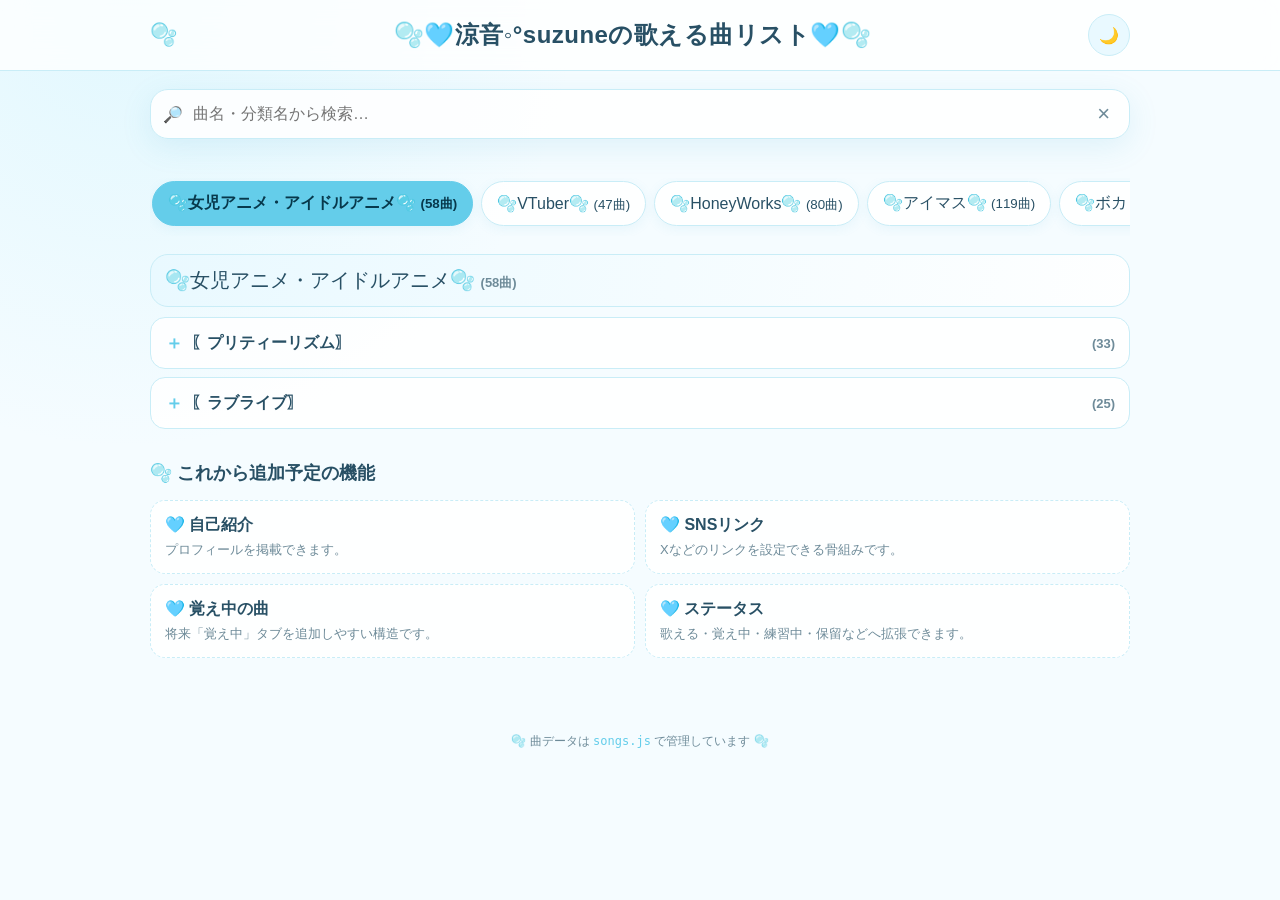
==== index.html @ 5a410120 "Add files via upload" ====
<!doctype html>
<html lang="ja">
<head>
  <meta charset="utf-8">
  <meta name="viewport" content="width=device-width,initial-scale=1,viewport-fit=cover">
  <meta name="theme-color" content="#bfeeff">
  <title>🫧🩵涼音◦°suzuneの歌える曲リスト🩵🫧</title>
  <link rel="stylesheet" href="style.css">
</head>
<body>
  <header class="site-header">
    <div class="bubble">🫧</div>
    <h1>🫧🩵涼音◦°suzuneの歌える曲リスト🩵🫧</h1>
    <button id="themeToggle" class="theme-toggle" type="button" aria-label="ライト/ダークモード切替">🌙</button>
  </header>

  <main>
    <section class="tools" aria-label="検索">
      <label class="search-box">
        <span>🔎</span>
        <input id="searchInput" type="search" placeholder="曲名・分類名から検索…" autocomplete="off">
        <button id="clearSearch" type="button" aria-label="検索をクリア">×</button>
      </label>
      <p id="resultInfo" class="result-info"></p>
    </section>

    <nav id="categoryTabs" class="tabs" aria-label="大分類"></nav>

    <section id="songArea" class="song-area"></section>

    <section class="future-panel">
      <h2>🫧 これから追加予定の機能</h2>
      <div class="future-grid">
        <article><b>🩵 自己紹介</b><span>プロフィールを掲載できます。</span></article>
        <article><b>🩵 SNSリンク</b><span>Xなどのリンクを設定できる骨組みです。</span></article>
        <article><b>🩵 覚え中の曲</b><span>将来「覚え中」タブを追加しやすい構造です。</span></article>
        <article><b>🩵 ステータス</b><span>歌える・覚え中・練習中・保留などへ拡張できます。</span></article>
      </div>
    </section>
  </main>

  <footer>🫧 曲データは <code>songs.js</code> で管理しています 🫧</footer>
  <script src="songs.js"></script>
  <script src="app.js"></script>
</body>
</html>
---- style.css ----
*{box-sizing:border-box}
:root{
  --bg:#f5fcff;--surface:rgba(255,255,255,.88);--surface2:#e9f9ff;
  --text:#285065;--muted:#6e8b99;--accent:#64cdea;--accent2:#a8e8fa;
  --border:#c9edf7;--shadow:0 8px 30px rgba(70,170,205,.13)
}
html.dark{
  --bg:#0d1d26;--surface:rgba(20,39,49,.94);--surface2:#17313e;
  --text:#e4f8ff;--muted:#a8c6d1;--accent:#63d2f2;--accent2:#285b6e;
  --border:#285467;--shadow:0 8px 30px rgba(0,0,0,.25)
}
html{background:var(--bg);color:var(--text);scroll-behavior:smooth}
body{margin:0;min-height:100vh;font-family:-apple-system,BlinkMacSystemFont,"Hiragino Sans","Yu Gothic",Meiryo,sans-serif;background:
radial-gradient(circle at 10% 0%,rgba(166,234,251,.25),transparent 28rem),var(--bg);color:var(--text)}
button,input{font:inherit}
.site-header{position:sticky;top:0;z-index:20;display:flex;align-items:center;gap:10px;padding:14px max(14px,calc((100vw - 980px)/2));background:color-mix(in srgb,var(--surface) 88%,transparent);backdrop-filter:blur(14px);border-bottom:1px solid var(--border)}
.site-header h1{font-size:clamp(16px,4.5vw,24px);line-height:1.3;margin:0;flex:1;text-align:center;font-weight:800;letter-spacing:.02em}
.bubble{font-size:22px}.theme-toggle{width:42px;height:42px;border-radius:50%;border:1px solid var(--border);background:var(--surface2);color:var(--text);cursor:pointer}
main{width:min(980px,calc(100% - 24px));margin:18px auto 50px}
.tools{margin-bottom:14px}
.search-box{display:flex;align-items:center;gap:8px;min-height:50px;padding:0 12px;border:1px solid var(--border);border-radius:18px;background:var(--surface);box-shadow:var(--shadow)}
.search-box input{min-width:0;flex:1;border:0;outline:0;background:transparent;color:var(--text);font-size:16px}
.search-box button{border:0;background:transparent;color:var(--muted);font-size:22px;cursor:pointer;padding:4px 7px}
.result-info{margin:7px 4px 0;color:var(--muted);font-size:13px;min-height:18px}
.tabs{display:flex;gap:8px;overflow-x:auto;padding:3px 2px 10px;scrollbar-width:thin;position:sticky;top:71px;z-index:10}
.tabs button{flex:0 0 auto;border:1px solid var(--border);background:var(--surface);color:var(--text);padding:11px 15px;border-radius:999px;cursor:pointer;white-space:nowrap;box-shadow:0 3px 12px rgba(70,170,205,.08)}
.tabs button.active{background:var(--accent);border-color:var(--accent);color:#07384b;font-weight:800}
.category{margin:12px 0}
.major-title{font-size:20px;margin:18px 0 10px;padding:12px 14px;border-radius:18px;background:linear-gradient(100deg,var(--surface2),var(--surface));border:1px solid var(--border)}
details{border:1px solid var(--border);border-radius:15px;background:var(--surface);margin:8px 0;overflow:hidden}
summary{list-style:none;cursor:pointer;padding:13px 14px;font-weight:800;display:flex;align-items:center;gap:8px;min-height:48px}
summary::-webkit-details-marker{display:none}
summary:before{content:"＋";color:var(--accent);font-size:18px;width:18px}
details[open]>summary:before{content:"−"}
.count{margin-left:auto;color:var(--muted);font-size:13px;font-weight:700}
.subcategory{padding:0 10px 10px}
.small{margin:8px 0;border:1px solid var(--border);border-radius:12px;background:var(--surface2)}
.small summary{font-size:14px;padding:11px 12px}
.song-list{padding:2px 14px 12px;margin:0;list-style:none}
.song-list li{padding:7px 4px;border-bottom:1px dashed var(--border);line-height:1.45;overflow-wrap:anywhere}
.song-list li:last-child{border-bottom:0}
mark{background:rgba(100,205,234,.35);color:inherit;border-radius:3px;padding:0 1px}
.empty{padding:30px 10px;text-align:center;color:var(--muted)}
.future-panel{margin-top:32px}
.future-panel h2{font-size:18px}
.future-grid{display:grid;grid-template-columns:repeat(2,minmax(0,1fr));gap:10px}
.future-grid article{display:flex;flex-direction:column;gap:5px;padding:14px;border:1px dashed var(--border);border-radius:15px;background:var(--surface)}
.future-grid span{color:var(--muted);font-size:13px}
footer{text-align:center;padding:25px;color:var(--muted);font-size:12px}
code{color:var(--accent)}
@media(max-width:600px){
  .site-header{padding:10px 10px}.site-header h1{font-size:16px}.bubble{font-size:18px}
  .theme-toggle{width:40px;height:40px}.tabs{top:61px}
  main{width:min(100% - 16px,980px);margin-top:12px}
  .major-title{font-size:17px;padding:11px 12px}
  summary{padding:12px 11px;font-size:15px}.song-list{padding-left:12px;padding-right:12px}
  .future-grid{grid-template-columns:1fr}
}
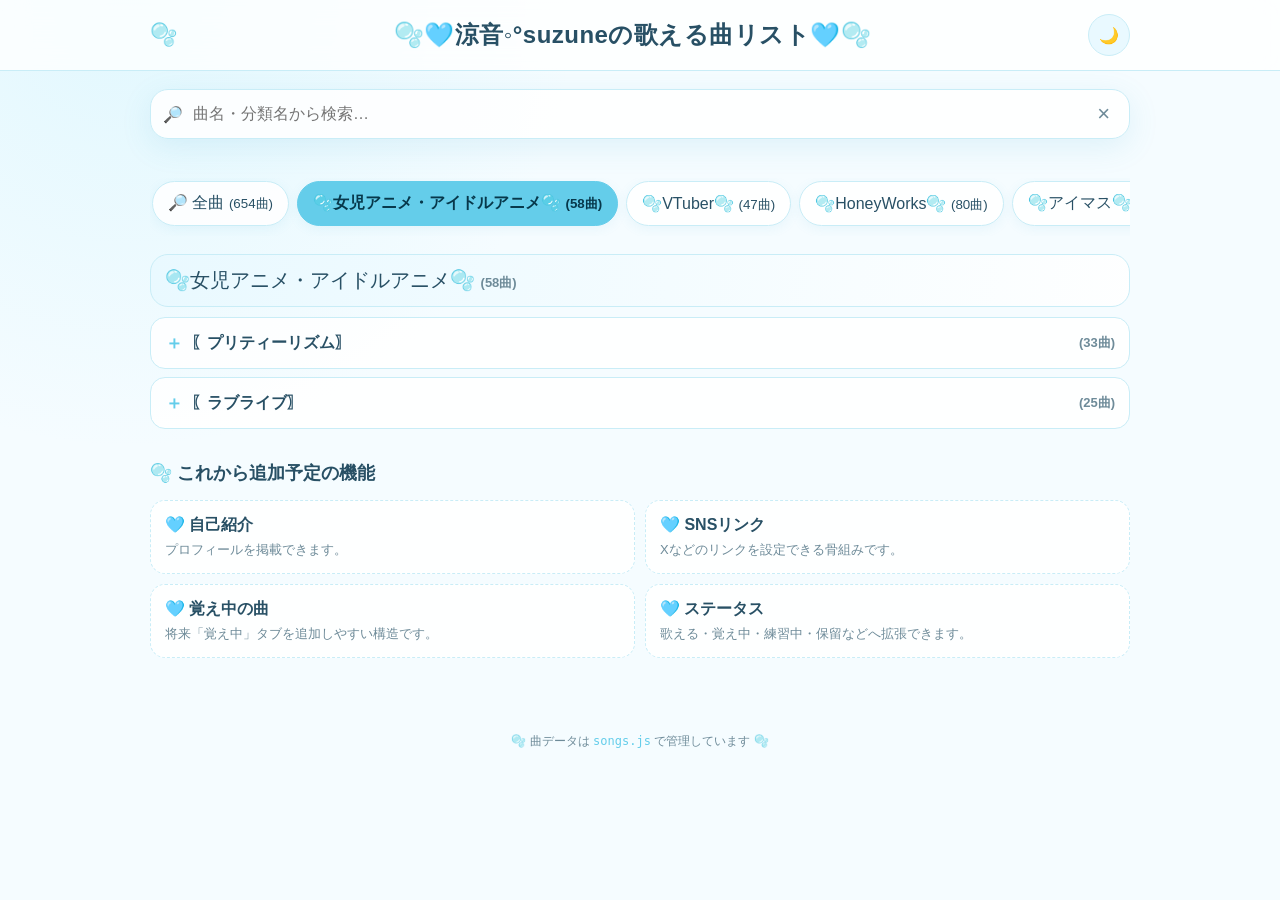
==== commit 9bc2f4fc: "Add files via upload" ====
--- a/index.html
+++ b/index.html
@@ -43,4 +43,4 @@
   <script src="songs.js"></script>
   <script src="app.js"></script>
 </body>
-</html>
+</html>
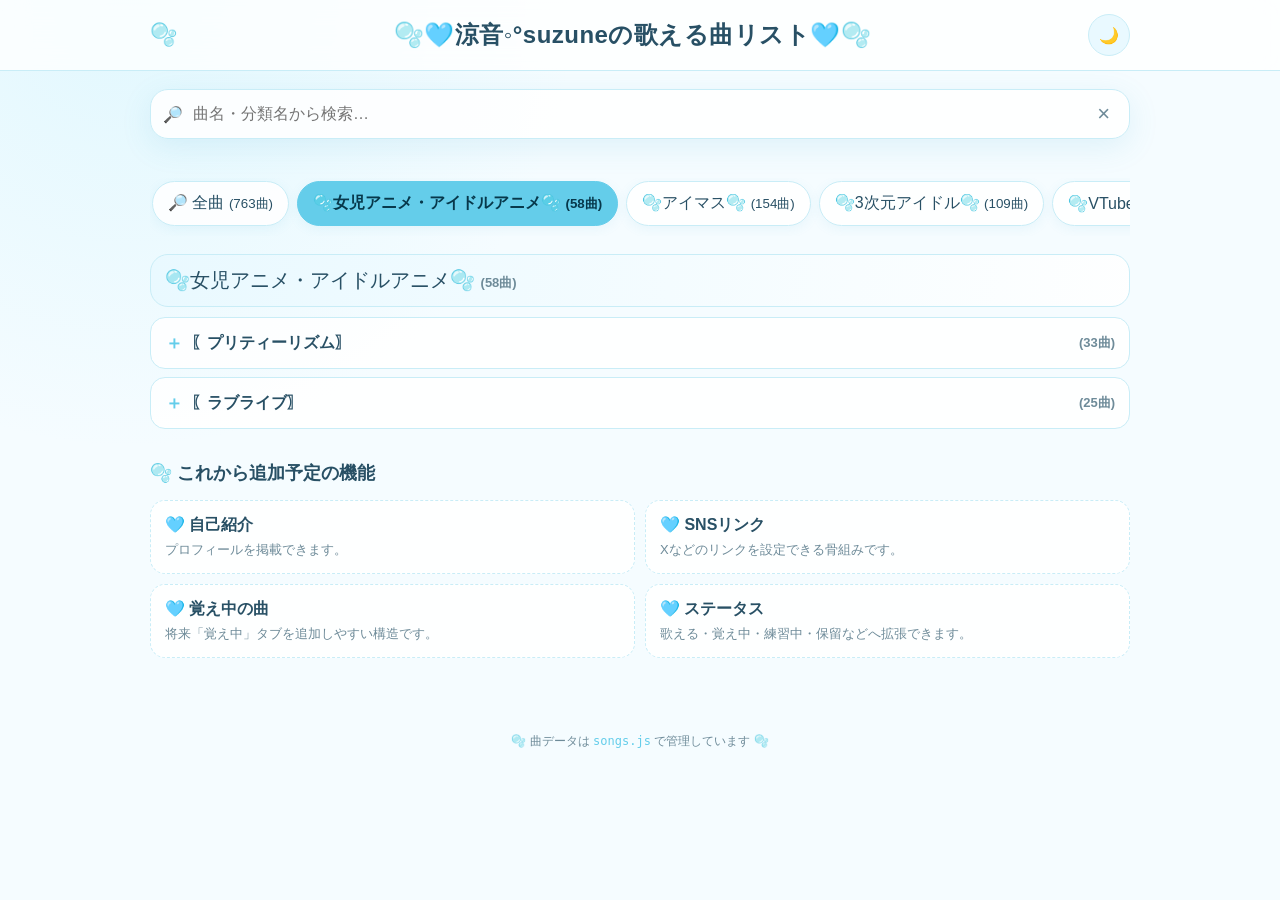
==== commit 33d0bcb5: "Add files via upload" ====
--- a/index.html
+++ b/index.html
@@ -4,42 +4,101 @@
   <meta charset="utf-8">
   <meta name="viewport" content="width=device-width,initial-scale=1,viewport-fit=cover">
   <meta name="theme-color" content="#bfeeff">
+
   <title>🫧🩵涼音◦°suzuneの歌える曲リスト🩵🫧</title>
+
   <link rel="stylesheet" href="style.css">
 </head>
+
 <body>
   <header class="site-header">
     <div class="bubble">🫧</div>
+
     <h1>🫧🩵涼音◦°suzuneの歌える曲リスト🩵🫧</h1>
-    <button id="themeToggle" class="theme-toggle" type="button" aria-label="ライト/ダークモード切替">🌙</button>
+
+    <button
+      id="themeToggle"
+      class="theme-toggle"
+      type="button"
+      aria-label="ライト/ダークモード切替"
+    >
+      🌙
+    </button>
   </header>
 
   <main>
     <section class="tools" aria-label="検索">
       <label class="search-box">
         <span>🔎</span>
-        <input id="searchInput" type="search" placeholder="曲名・分類名から検索…" autocomplete="off">
-        <button id="clearSearch" type="button" aria-label="検索をクリア">×</button>
+
+        <input
+          id="searchInput"
+          type="search"
+          placeholder="曲名・分類名から検索…"
+          autocomplete="off"
+        >
+
+        <button
+          id="clearSearch"
+          type="button"
+          aria-label="検索をクリア"
+        >
+          ×
+        </button>
       </label>
+
       <p id="resultInfo" class="result-info"></p>
     </section>
 
-    <nav id="categoryTabs" class="tabs" aria-label="大分類"></nav>
+    <nav
+      id="categoryTabs"
+      class="tabs"
+      aria-label="大分類"
+    ></nav>
 
-    <section id="songArea" class="song-area"></section>
+    <section
+      id="songArea"
+      class="song-area"
+    ></section>
 
     <section class="future-panel">
       <h2>🫧 これから追加予定の機能</h2>
+
       <div class="future-grid">
-        <article><b>🩵 自己紹介</b><span>プロフィールを掲載できます。</span></article>
-        <article><b>🩵 SNSリンク</b><span>Xなどのリンクを設定できる骨組みです。</span></article>
-        <article><b>🩵 覚え中の曲</b><span>将来「覚え中」タブを追加しやすい構造です。</span></article>
-        <article><b>🩵 ステータス</b><span>歌える・覚え中・練習中・保留などへ拡張できます。</span></article>
+        <article>
+          <b>🩵 自己紹介</b>
+          <span>プロフィールを掲載できます。</span>
+        </article>
+
+        <article>
+          <b>🩵 SNSリンク</b>
+          <span>Xなどのリンクを設定できる骨組みです。</span>
+        </article>
+
+        <article>
+          <b>🩵 覚え中の曲</b>
+          <span>将来「覚え中」タブを追加しやすい構造です。</span>
+        </article>
+
+        <article>
+          <b>🩵 ステータス</b>
+          <span>歌える・覚え中・練習中・保留などへ拡張できます。</span>
+        </article>
       </div>
     </section>
   </main>
 
-  <footer>🫧 曲データは <code>songs.js</code> で管理しています 🫧</footer>
+  <footer>
+    🫧 曲データは <code>songs.js</code> で管理しています 🫧
+  </footer>
+
+  <script src="songs_idol.girls.anime.js"></script>
+  <script src="songs_imas.js"></script>
+<script src="songs_3d_idol.js"></script>
+  <script src="songs_vtuber.js"></script>
+  <script src="songs_honeyworks.js"></script>
+  <script src="songs_vocaloid.js"></script>
+
   <script src="songs.js"></script>
   <script src="app.js"></script>
 </body>
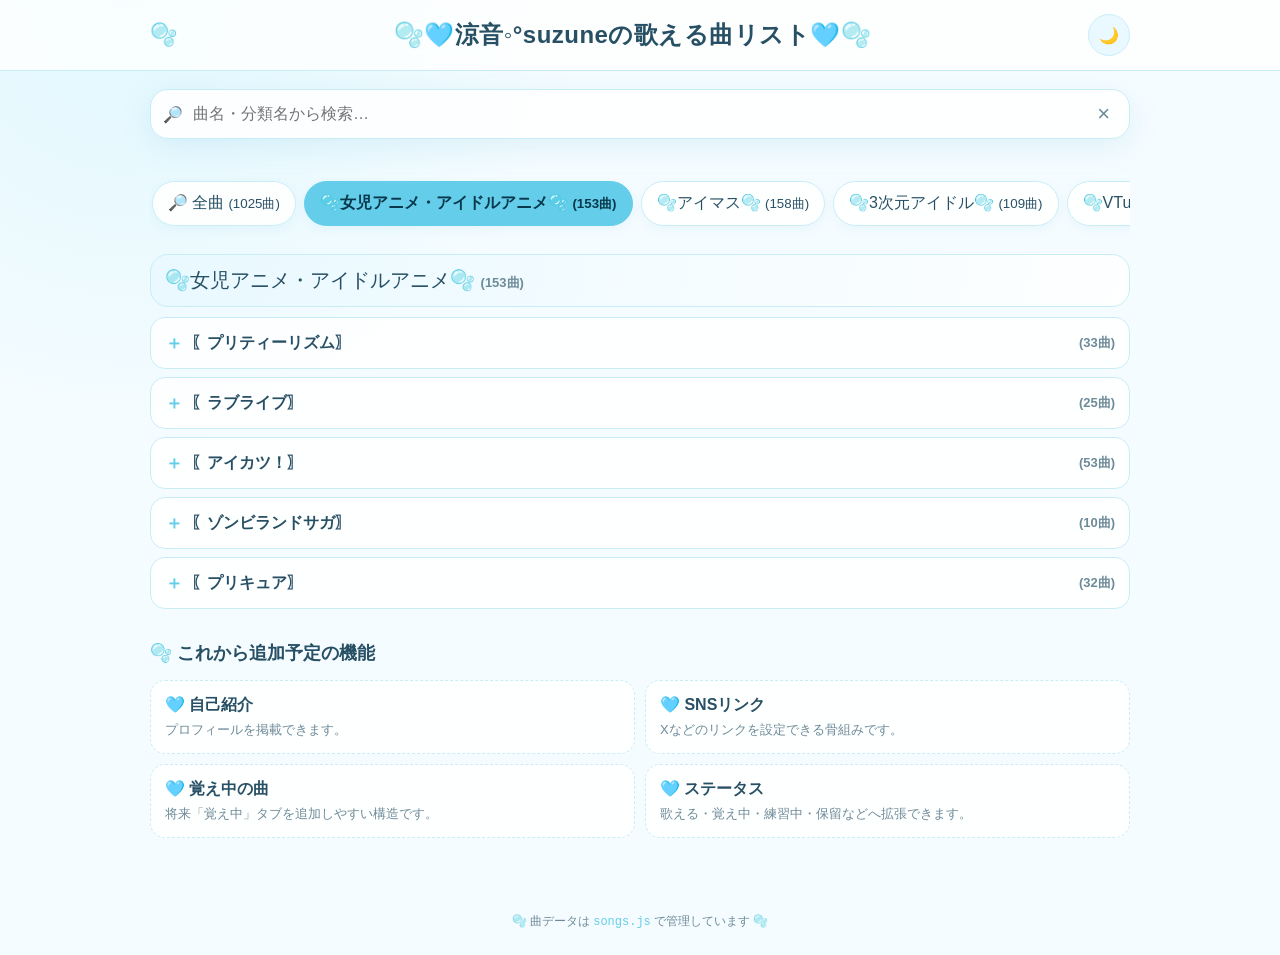
==== commit 430e16f6: "Add files via upload" ====
--- a/index.html
+++ b/index.html
@@ -93,11 +93,14 @@
   </footer>
 
   <script src="songs_idol.girls.anime.js"></script>
+<script src="songs_anime.js"></script>
   <script src="songs_imas.js"></script>
 <script src="songs_3d_idol.js"></script>
   <script src="songs_vtuber.js"></script>
   <script src="songs_honeyworks.js"></script>
   <script src="songs_vocaloid.js"></script>
+<script src="songs_voice_actors.js"></script>
+<script src="songs_japanese.js"></script>
 
   <script src="songs.js"></script>
   <script src="app.js"></script>
